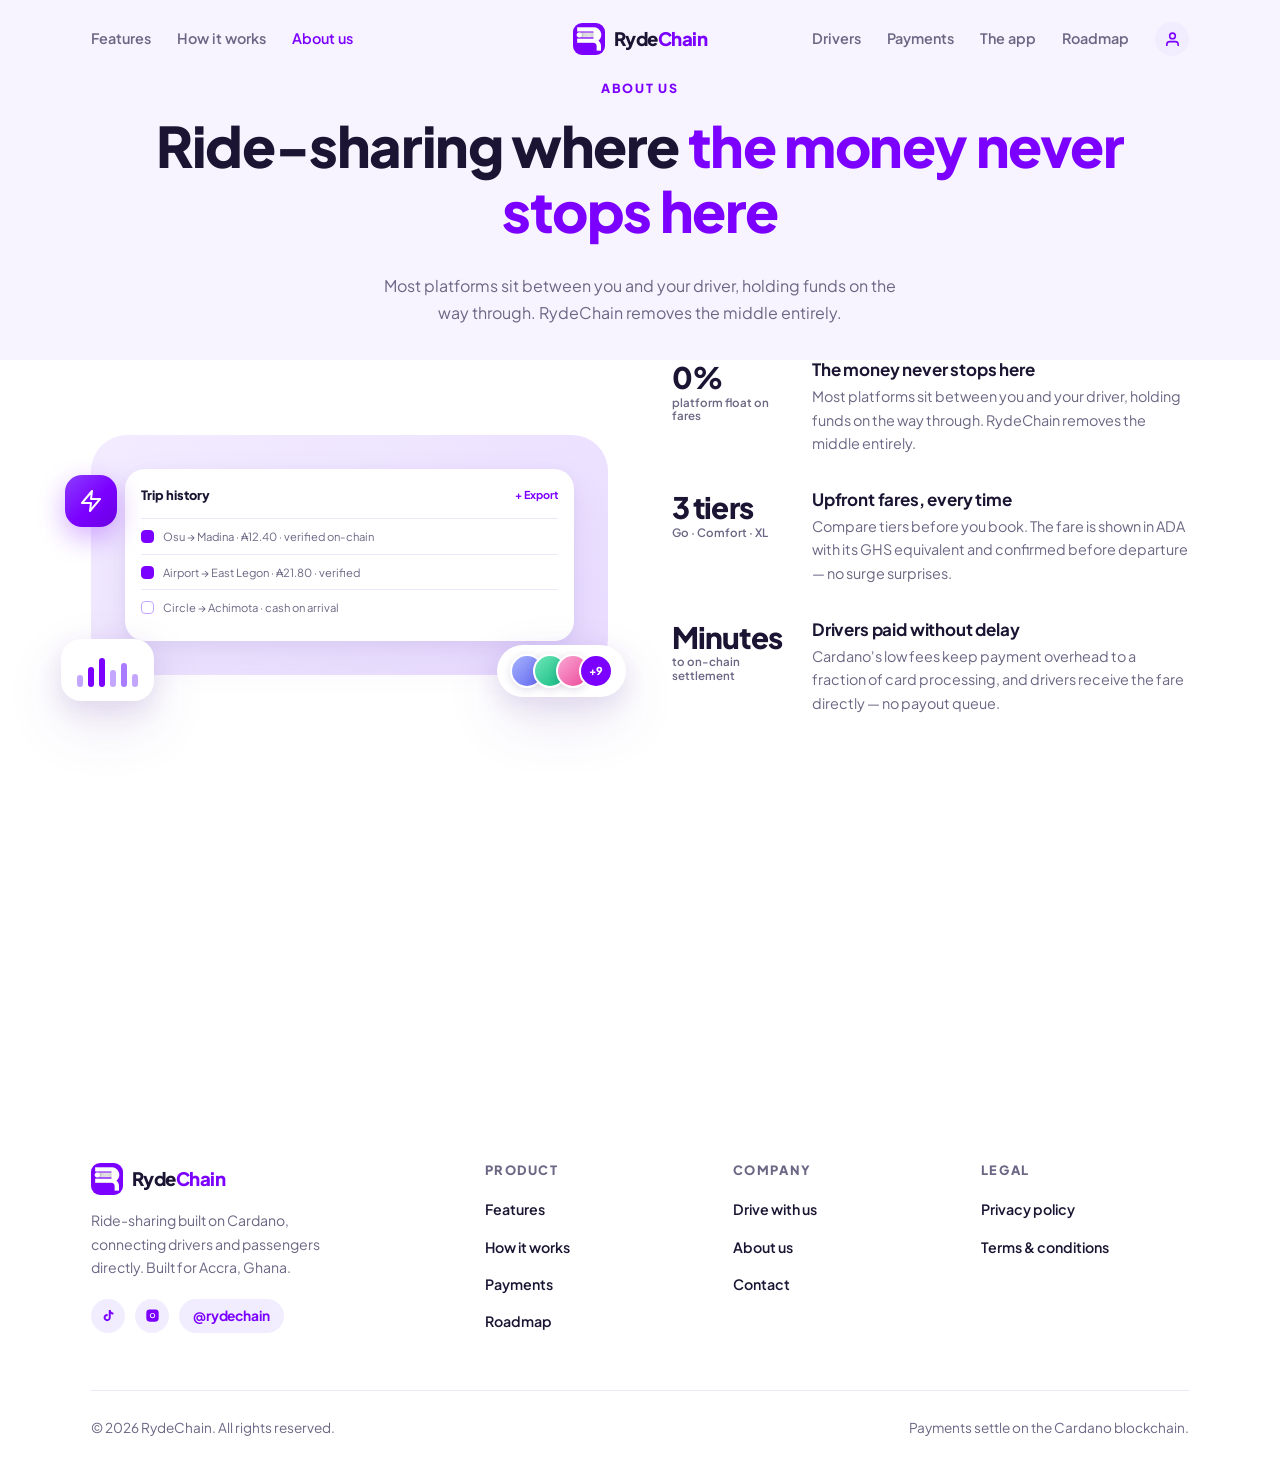
==== about.html @ 0ec1f3e3 "Split marketing site into standalone pages for app.arcaccra.com. Add shared layout, clean URLs witho" ====
<!DOCTYPE html>
<html lang="en">
<head>
<meta charset="utf-8" />
<meta name="viewport" content="width=device-width, initial-scale=1" />
<title>About RydeChain — Built for Accra</title>
<meta name="description" content="RydeChain removes the middleman from ride-sharing. Zero platform float on fares, upfront pricing, and drivers paid in minutes on Cardano." />
<meta name="theme-color" content="#7b00ff" />
<link rel="icon" href="/assets/favicon.png" />
<link rel="canonical" href="https://app.arcaccra.com/about" />
<link rel="preconnect" href="https://fonts.googleapis.com" />
<link rel="preconnect" href="https://fonts.gstatic.com" crossorigin />
<link href="https://fonts.googleapis.com/css2?family=Plus+Jakarta+Sans:wght@400;500;600;700;800&display=swap" rel="stylesheet" />
<link rel="stylesheet" href="/styles.css" />
</head>
<body data-page="about">

<div id="site-header"></div>

<main class="page-main">
<section class="page-hero">
  <div class="wrap">
    <span class="eyebrow">About us</span>
    <h1>Ride-sharing where <span class="accent">the money never stops here</span></h1>
    <p>Most platforms sit between you and your driver, holding funds on the way through. RydeChain removes the middle entirely.</p>
  </div>
</section>

<section class="stats">
  <div class="wrap stats-grid">
    <div class="stats-visual reveal">
      <div class="blob-card">
        <div class="badge-float">
          <svg viewBox="0 0 24 24"><path d="M13 2 3 14h9l-1 8 10-12h-9z"/></svg>
        </div>
        <div class="tasklist">
          <div class="hd"><b>Trip history</b><span>+ Export</span></div>
          <div class="li done"><i></i> Osu → Madina · ₳12.40 · verified on-chain</div>
          <div class="li done"><i></i> Airport → East Legon · ₳21.80 · verified</div>
          <div class="li"><i></i> Circle → Achimota · cash on arrival</div>
        </div>
        <div class="bars-float"><i></i><i></i><i></i><i></i><i></i><i></i></div>
        <div class="avatars-float">
          <div class="avatars"><i class="a2"></i><i class="a4"></i><i class="a1"></i><span class="more">+9</span></div>
        </div>
      </div>
    </div>
    <div>
      <div class="stat-row reveal">
        <div class="num">0%<small>platform float on fares</small></div>
        <div>
          <h3>The money never stops here</h3>
          <p>Most platforms sit between you and your driver, holding funds on the way through. RydeChain removes the middle entirely.</p>
        </div>
      </div>
      <div class="stat-row reveal">
        <div class="num">3 tiers<small>Go · Comfort · XL</small></div>
        <div>
          <h3>Upfront fares, every time</h3>
          <p>Compare tiers before you book. The fare is shown in ADA with its GHS equivalent and confirmed before departure — no surge surprises.</p>
        </div>
      </div>
      <div class="stat-row reveal">
        <div class="num">Minutes<small>to on-chain settlement</small></div>
        <div>
          <h3>Drivers paid without delay</h3>
          <p>Cardano's low fees keep payment overhead to a fraction of card processing, and drivers receive the fare directly — no payout queue.</p>
        </div>
      </div>
    </div>
  </div>
</section>
</main>

<div id="site-footer"></div>
<script src="/site-layout.js"></script>
<script src="/script.js"></script>
</body>
</html>
---- styles.css ----
/* RydeChain — brand tokens mirror src/constants/colors.js in the mobile app */
:root {
  --purple: #7b00ff;
  --purple-600: #8b3dff;
  --purple-400: #a97bff;
  --purple-300: #c4a6ff;
  --purple-soft: #f1edff;
  --purple-muted: #ede5ff;
  --purple-dark: #5a00c7;
  --ink: #1b1533;
  --muted: #6b6784;
  --line: #ebe6f8;
  --panel: #ffffff;
  --bg: #f7f4ff;
  --yellow: #f5d84c;
  --pink: #ec4dbb;
  --success: #22c55e;
  --success-soft: #dcfce7;

  --grad: linear-gradient(135deg, #8b3dff 0%, #7b00ff 55%, #6a00e0 100%);
  --grad-soft: linear-gradient(135deg, #a97bff 0%, #8b3dff 100%);

  --r-sm: 14px;
  --r: 20px;
  --r-lg: 28px;
  --r-xl: 36px;

  --sh-card: 0 4px 14px rgba(80, 40, 160, 0.06), 0 18px 44px rgba(80, 40, 160, 0.08);
  --sh-float: 0 8px 24px rgba(80, 40, 160, 0.12), 0 24px 60px rgba(80, 40, 160, 0.12);
  --sh-purple: 0 10px 28px rgba(123, 0, 255, 0.32);

  --maxw: 1150px;
  --font: "Plus Jakarta Sans", "Inter", -apple-system, BlinkMacSystemFont, "Segoe UI", Roboto, sans-serif;
}

* { box-sizing: border-box; }
html { scroll-behavior: smooth; -webkit-text-size-adjust: 100%; }

body {
  margin: 0;
  font-family: var(--font);
  background: var(--bg);
  color: var(--ink);
  line-height: 1.65;
  overflow-x: hidden;
  -webkit-font-smoothing: antialiased;
}

h1, h2, h3, h4 { margin: 0 0 .55em; line-height: 1.16; letter-spacing: -0.025em; font-weight: 800; }
h1 { font-size: clamp(2.3rem, 4.9vw, 3.5rem); }
h2 { font-size: clamp(1.75rem, 3.3vw, 2.5rem); }
h3 { font-size: 1.06rem; font-weight: 700; letter-spacing: -0.01em; }
p { margin: 0 0 1rem; }
a { text-decoration: none; color: inherit; }
img { max-width: 100%; display: block; }
.accent { color: var(--purple); }

.wrap { max-width: var(--maxw); margin: 0 auto; padding: 0 26px; }

/* ---------- Buttons ---------- */
.btn {
  display: inline-flex; align-items: center; justify-content: center; gap: 8px;
  border: 0; cursor: pointer; white-space: nowrap;
  padding: 13px 28px; border-radius: 999px;
  font-family: inherit; font-size: .93rem; font-weight: 700;
  transition: transform .18s ease, box-shadow .18s ease, background .18s ease;
}
.btn-primary { background: var(--grad); color: #fff; box-shadow: var(--sh-purple); }
.btn-primary:hover { transform: translateY(-2px); box-shadow: 0 14px 34px rgba(123,0,255,.4); }
.btn-white { background: #fff; color: var(--purple); box-shadow: 0 8px 22px rgba(30,10,70,.14); }
.btn-white:hover { transform: translateY(-2px); }
.btn-ghost { background: transparent; color: var(--ink); border: 1.5px solid var(--line); }
.btn-ghost:hover { border-color: var(--purple-300); color: var(--purple); transform: translateY(-2px); }
.btn-outline-light { background: rgba(255,255,255,.12); color: #fff; border: 1.5px solid rgba(255,255,255,.45); }
.btn-outline-light:hover { background: rgba(255,255,255,.22); transform: translateY(-2px); }
.btn-sm { padding: 10px 22px; font-size: .86rem; }

/* ---------- Header ---------- */
header {
  position: sticky; top: 0; z-index: 60;
  background: rgba(247, 244, 255, .82);
  backdrop-filter: saturate(180%) blur(14px);
}
.nav { display: flex; align-items: center; justify-content: space-between; height: 78px; gap: 20px; }
.nav-side { display: flex; align-items: center; gap: 26px; flex: 1; }
.nav-side.right { justify-content: flex-end; }
.nav-side a { font-size: .9rem; font-weight: 600; color: var(--muted); transition: color .15s; }
.nav-side a:hover { color: var(--purple); }
.nav-side a.active, .nav-mobile a.active { color: var(--purple); }
.brand { display: flex; align-items: center; gap: 9px; font-weight: 800; font-size: 1.16rem; letter-spacing: -0.03em; }
.brand img { width: 32px; height: 32px; border-radius: 9px; }
.brand .brand-alt { color: var(--purple); }
.avatar-btn {
  width: 34px; height: 34px; border-radius: 50%;
  background: var(--purple-soft); color: var(--purple);
  display: grid; place-items: center; flex-shrink: 0;
}
.avatar-btn svg { width: 17px; height: 17px; stroke: currentColor; fill: none; stroke-width: 2.2; }
.nav-mobile { display: none; }
.menu-btn { display: none; background: none; border: 0; cursor: pointer; padding: 8px; }
.menu-btn span { display: block; width: 21px; height: 2px; background: var(--ink); border-radius: 2px; }
.menu-btn span + span { margin-top: 5px; }

/* ---------- Shared bits ---------- */
.eyebrow { display: block; font-size: .78rem; font-weight: 800; letter-spacing: .14em; text-transform: uppercase; color: var(--purple); margin-bottom: 14px; }
.section-head { max-width: 620px; margin: 0 auto 56px; text-align: center; }
.section-head p { color: var(--muted); margin: 0; font-size: 1.02rem; }
section { padding: 90px 0; position: relative; }
.page-main section:first-child { padding-top: 0; }
.page-main .page-hero + section { padding-top: 0; }

.avatars { display: flex; align-items: center; }
.avatars i {
  width: 34px; height: 34px; border-radius: 50%; border: 2.5px solid #fff;
  margin-left: -11px; display: block; box-shadow: 0 2px 8px rgba(40,10,90,.14);
}
.avatars i:first-child { margin-left: 0; }
.a1 { background: linear-gradient(135deg,#f9a8d4,#ec4899); }
.a2 { background: linear-gradient(135deg,#a5b4fc,#6366f1); }
.a3 { background: linear-gradient(135deg,#fcd34d,#f59e0b); }
.a4 { background: linear-gradient(135deg,#6ee7b7,#10b981); }
.a5 { background: linear-gradient(135deg,#c4b5fd,#8b5cf6); }
.avatars .more {
  width: 34px; height: 34px; border-radius: 50%; margin-left: -11px;
  background: var(--purple); color: #fff; border: 2.5px solid #fff;
  display: grid; place-items: center; font-size: .68rem; font-weight: 800;
}

.rating-chip {
  display: inline-flex; align-items: center; gap: 9px;
  background: #fff; border-radius: 999px; padding: 9px 16px;
  box-shadow: var(--sh-float); font-size: .84rem; font-weight: 700;
}
.rating-chip .star { width: 15px; height: 15px; fill: var(--success); flex-shrink: 0; }
.rating-chip b { font-weight: 800; }

/* Inline icon sitting in a run of text */
.inline-ic {
  width: 15px; height: 15px; vertical-align: -2px; margin-right: 2px;
  stroke: var(--purple); fill: none; stroke-width: 2; stroke-linecap: round; stroke-linejoin: round;
}

/* ---------- Hero ---------- */
.hero { padding: 44px 0 0; }
.hero-inner { position: relative; }
.hero-grid { display: grid; grid-template-columns: 1fr 1fr; gap: 40px; align-items: center; padding-bottom: 40px; }
.hero p.lead { color: var(--muted); font-size: 1.03rem; max-width: 400px; margin-bottom: 28px; }
.hero-actions { display: flex; align-items: center; gap: 18px; flex-wrap: wrap; }

/* side rail like the reference */
.rail { position: absolute; left: -16px; top: 90px; display: flex; flex-direction: column; align-items: center; gap: 18px; }
.rail span { writing-mode: vertical-rl; transform: rotate(180deg); font-size: .66rem; letter-spacing: .22em; text-transform: uppercase; color: var(--purple-300); font-weight: 800; }
.rail i { width: 34px; height: 34px; border-radius: 50%; background: #fff; box-shadow: var(--sh-card); display: grid; place-items: center; color: var(--purple); }
.rail i svg { width: 15px; height: 15px; stroke: currentColor; fill: none; stroke-width: 2.2; }

/* Phone + floating cards */
.hero-visual { position: relative; display: flex; justify-content: center; padding: 10px 0 20px; }
.phone {
  width: 246px; background: #fff; border-radius: 34px; padding: 9px;
  box-shadow: 0 20px 50px rgba(60,20,130,.22); position: relative; z-index: 3;
}
.phone-inner { background: var(--bg); border-radius: 27px; overflow: hidden; }
/* Real app screen captures sit flush inside the device frame. */
.phone-shot { width: 100%; height: auto; display: block; }
.phone-top { display: flex; align-items: center; justify-content: space-between; padding: 14px 15px 10px; }
.phone-top .brand { font-size: .82rem; gap: 6px; }
.phone-top .brand img { width: 19px; height: 19px; border-radius: 6px; }
.phone-top .bars { display: flex; flex-direction: column; gap: 3px; }
.phone-top .bars i { width: 14px; height: 2px; background: var(--ink); border-radius: 2px; display: block; }
.phone-hello { padding: 0 15px 12px; }
.phone-hello small { color: var(--muted); font-size: .68rem; font-weight: 600; }
.phone-hello b { display: block; font-size: .85rem; font-weight: 800; letter-spacing: -.02em; }
.phone-card { margin: 0 12px; background: var(--grad); border-radius: 18px; padding: 14px; color: #fff; }
.phone-card .tag { display: inline-flex; align-items: center; gap: 6px; background: rgba(255,255,255,.2); padding: 4px 10px; border-radius: 999px; font-size: .6rem; font-weight: 700; margin-bottom: 8px; }
.phone-card b { font-size: .82rem; display: block; line-height: 1.35; }
.phone-card .go { margin-top: 12px; background: #fff; color: var(--purple); border-radius: 999px; padding: 6px 0; text-align: center; font-size: .68rem; font-weight: 800; }
.phone-list { padding: 12px; }
.phone-row { display: flex; align-items: center; gap: 9px; background: #fff; border-radius: 12px; padding: 8px 10px; margin-bottom: 7px; box-shadow: 0 2px 8px rgba(70,30,140,.05); }
.phone-row .ic { width: 24px; height: 24px; border-radius: 8px; background: var(--purple-soft); display: grid; place-items: center; font-size: .6rem; }
.phone-row .tx { flex: 1; min-width: 0; }
.phone-row .tx b { display: block; font-size: .64rem; font-weight: 700; }
.phone-row .tx small { font-size: .55rem; color: var(--muted); }
.phone-row .pct { font-size: .58rem; font-weight: 800; color: var(--success); }
.phone-nav { display: flex; align-items: center; justify-content: space-around; padding: 9px 14px 13px; }
.phone-nav i { width: 15px; height: 15px; border-radius: 5px; background: var(--purple-muted); display: block; }
.phone-nav i.mid { width: 30px; height: 30px; border-radius: 50%; background: var(--grad); box-shadow: var(--sh-purple); }

.float {
  position: absolute; background: #fff; border-radius: var(--r);
  box-shadow: var(--sh-float); padding: 13px 15px; z-index: 4;
}
.float h5 { margin: 0 0 3px; font-size: .72rem; font-weight: 800; letter-spacing: -.01em; }
.float p { margin: 0; font-size: .62rem; color: var(--muted); line-height: 1.5; }
.f-overview { top: 12px; right: -18px; width: 168px; }
.f-tasks { bottom: 74px; right: -30px; width: 182px; }
.f-tasks .hd { display: flex; align-items: center; justify-content: space-between; margin-bottom: 9px; }
.f-tasks .hd b { font-size: .68rem; font-weight: 800; }
.f-tasks .hd span { font-size: .55rem; color: var(--purple); font-weight: 700; }
.f-tasks .li { display: flex; gap: 6px; align-items: flex-start; font-size: .56rem; color: var(--muted); margin-bottom: 6px; line-height: 1.45; }
.f-tasks .li i { width: 9px; height: 9px; border-radius: 3px; border: 1.5px solid var(--purple-300); flex-shrink: 0; margin-top: 2px; }
.f-trust { bottom: 152px; left: -34px; z-index: 5; }
.f-left { top: 96px; left: -26px; width: 150px; }

.hero-social { display: flex; align-items: center; gap: 14px; justify-content: center; margin: 6px 0 34px; flex-wrap: wrap; }
.hero-social p { margin: 0; font-size: .84rem; color: var(--muted); font-weight: 600; }
.hero-social b { color: var(--ink); font-weight: 800; }

/* purple slab under hero */
.slab {
  background: var(--grad); border-radius: var(--r-xl); color: #fff;
  padding: 40px 44px; position: relative; overflow: hidden;
  display: grid; grid-template-columns: 1fr 1fr; gap: 40px;
  margin-bottom: -80px; z-index: 2;
}
.slab::after {
  content: ""; position: absolute; right: -90px; top: -110px;
  width: 320px; height: 320px; border-radius: 50%;
  background: rgba(255,255,255,.09);
}
.slab-item { position: relative; }
.slab-item .ic {
  width: 42px; height: 42px; border-radius: 13px; background: rgba(255,255,255,.18);
  display: grid; place-items: center; margin-bottom: 14px;
}
.slab-item .ic svg { width: 20px; height: 20px; stroke: #fff; fill: none; stroke-width: 2; stroke-linecap: round; stroke-linejoin: round; }
.slab-item h3 { color: #fff; margin-bottom: 6px; }
.slab-item p { margin: 0; font-size: .87rem; color: rgba(255,255,255,.8); line-height: 1.6; }

/* ---------- Stats ---------- */
.stats { background: var(--panel); padding-top: 150px; }
.stats-grid { display: grid; grid-template-columns: 1fr 1fr; gap: 64px; align-items: center; }
.stats-visual { position: relative; }
.blob-card {
  background: linear-gradient(135deg, #f3ecff, #e9dcff);
  border-radius: var(--r-xl); padding: 34px; position: relative;
}
.tasklist { background: #fff; border-radius: var(--r); padding: 16px; box-shadow: var(--sh-card); }
.tasklist .hd { display: flex; align-items: center; justify-content: space-between; margin-bottom: 12px; }
.tasklist .hd b { font-size: .8rem; font-weight: 800; }
.tasklist .hd span { font-size: .68rem; color: var(--purple); font-weight: 700; }
.tasklist .li { display: flex; gap: 9px; align-items: flex-start; padding: 9px 0; border-top: 1px solid var(--line); font-size: .7rem; color: var(--muted); line-height: 1.5; }
.tasklist .li i { width: 13px; height: 13px; border-radius: 4px; border: 1.6px solid var(--purple-300); flex-shrink: 0; margin-top: 2px; }
.tasklist .li.done i { background: var(--purple); border-color: var(--purple); }
.badge-float {
  position: absolute; left: -26px; top: 40px;
  width: 52px; height: 52px; border-radius: 17px; background: var(--grad);
  display: grid; place-items: center; box-shadow: var(--sh-purple);
}
.badge-float svg { width: 24px; height: 24px; stroke: #fff; fill: none; stroke-width: 2; stroke-linecap: round; stroke-linejoin: round; }
.bars-float {
  position: absolute; left: -30px; bottom: -26px;
  background: #fff; border-radius: var(--r); padding: 14px 16px;
  box-shadow: var(--sh-float); display: flex; align-items: flex-end; gap: 5px; height: 62px;
}
.bars-float i { width: 6px; border-radius: 3px; background: var(--purple-300); display: block; }
.bars-float i:nth-child(2){ height: 60%; background: var(--purple); }
.bars-float i:nth-child(1){ height: 35%; }
.bars-float i:nth-child(3){ height: 85%; background: var(--purple); }
.bars-float i:nth-child(4){ height: 50%; }
.bars-float i:nth-child(5){ height: 70%; background: var(--purple-400); }
.bars-float i:nth-child(6){ height: 40%; }
.avatars-float { position: absolute; right: -18px; bottom: -22px; background:#fff; padding: 9px 13px; border-radius: 999px; box-shadow: var(--sh-float); }

.stat-row { display: grid; grid-template-columns: 118px 1fr; gap: 22px; margin-bottom: 34px; }
.stat-row .num { font-size: 1.85rem; font-weight: 800; letter-spacing: -.03em; line-height: 1.2; }
.stat-row .num small { display: block; font-size: .72rem; font-weight: 600; color: var(--muted); letter-spacing: 0; }
.stat-row h3 { margin-bottom: 5px; }
.stat-row p { margin: 0; color: var(--muted); font-size: .9rem; }

/* ---------- Features ---------- */
.feat-grid { display: grid; grid-template-columns: 1fr 1fr; gap: 56px; align-items: center; }
.feat-list { margin-top: 30px; }
.feat-item { display: flex; gap: 16px; margin-bottom: 24px; }
.feat-item .ic {
  width: 46px; height: 46px; border-radius: 14px; background: var(--purple-soft);
  color: var(--purple); display: grid; place-items: center; flex-shrink: 0;
}
.feat-item .ic svg { width: 21px; height: 21px; stroke: currentColor; fill: none; stroke-width: 2; stroke-linecap: round; stroke-linejoin: round; }
.feat-item h3 { margin-bottom: 4px; }
.feat-item p { margin: 0; font-size: .89rem; color: var(--muted); }

.feat-visual { position: relative; min-height: 330px; }
.fc {
  position: absolute; background: #fff; border-radius: var(--r);
  box-shadow: var(--sh-float); padding: 15px 17px;
}
.fc h5 { margin: 0 0 4px; font-size: .76rem; font-weight: 800; }
.fc p { margin: 0; font-size: .65rem; color: var(--muted); line-height: 1.55; }
.fc-1 { top: 0; left: 8%; width: 210px; display: flex; gap: 11px; align-items: center; }
.fc-1 .ic { width: 34px; height: 34px; border-radius: 11px; background: var(--grad); display: grid; place-items: center; flex-shrink: 0; }
.fc-1 .ic svg { width: 16px; height: 16px; stroke: #fff; fill: none; stroke-width: 2.2; }
.fc-1 .meta { font-size: .58rem; color: var(--muted); }
.fc-2 { top: 96px; left: 0; width: 216px; }
.fc-3 {
  bottom: 26px; right: 6%; background: var(--grad); color: #fff; padding: 18px 22px; text-align: center;
}
.fc-3 small { font-size: .6rem; opacity: .85; font-weight: 600; }
.fc-3 b { display: block; font-size: 1.15rem; font-weight: 800; letter-spacing: -.02em; margin-top: 2px; }
.fc-tag { position: absolute; top: 22px; right: 4%; background:#fff; border-radius: 999px; padding: 7px 15px; box-shadow: var(--sh-float); font-size: .66rem; font-weight: 700; }

/* ---------- Screens gallery ---------- */
.screens-grid { display: grid; grid-template-columns: repeat(4, 1fr); gap: 30px; }
.screen-item { text-align: center; }
.screen-item .phone { width: 100%; margin: 0 auto 18px; padding: 7px; border-radius: 28px; }
.screen-item .phone-inner { border-radius: 22px; }
.screen-item h3 { margin-bottom: 4px; font-size: .98rem; }
.screen-item p { margin: 0; font-size: .84rem; color: var(--muted); }

/* ---------- CTA ---------- */
.cta-wrap { background: var(--panel); }
.cta {
  background: var(--grad); border-radius: var(--r-xl); color: #fff;
  display: grid; grid-template-columns: .85fr 1.15fr; gap: 34px; align-items: center;
  padding: 8px 54px 8px 8px; position: relative; overflow: hidden;
}
.cta::after {
  content: ""; position: absolute; left: -70px; bottom: -140px;
  width: 320px; height: 320px; border-radius: 50%; background: rgba(245,216,76,.16);
}
.cta-phone { position: relative; z-index: 2; transform: rotate(-7deg); margin: 24px 0 24px 18px; }
.cta-phone .phone { width: 202px; box-shadow: 0 26px 60px rgba(30,0,80,.34); }
.cta-body { position: relative; z-index: 2; padding: 40px 0; }
.cta-body h2 { color: #fff; }
.cta-body p { color: rgba(255,255,255,.82); max-width: 400px; margin-bottom: 26px; }

/* ---------- Testimonial ---------- */
.tm-grid { display: grid; grid-template-columns: .8fr 1.2fr; gap: 60px; align-items: center; }
.tm-visual { position: relative; }
.tm-photo {
  background: linear-gradient(135deg, var(--pink), #b93df0);
  border-radius: var(--r-lg); aspect-ratio: 1/1.05;
  display: grid; place-items: center; position: relative; overflow: hidden;
}
.tm-photo .person { width: 96px; height: 96px; stroke: rgba(255,255,255,.92); fill: none; stroke-width: 1.4; stroke-linecap: round; stroke-linejoin: round; }
.tm-chip { position: absolute; top: 40px; right: -30px; }
.tm-star {
  position: absolute; right: -22px; bottom: 74px;
  width: 44px; height: 44px; border-radius: 50%; background: #fff;
  display: grid; place-items: center; box-shadow: var(--sh-float);
}
.tm-star svg { width: 19px; height: 19px; fill: var(--yellow); }
.tm-list {
  position: absolute; left: -26px; bottom: -26px; background: #fff;
  border-radius: var(--r); padding: 14px 16px; box-shadow: var(--sh-float); width: 148px;
}
.tm-list i { display: block; height: 6px; border-radius: 3px; background: var(--purple-muted); margin-bottom: 7px; }
.tm-list i:nth-child(1) { width: 100%; background: var(--purple-300); }
.tm-list i:nth-child(2) { width: 74%; }
.tm-list i:nth-child(3) { width: 88%; }
.quote-mark { color: var(--purple-300); font-size: 3rem; line-height: .8; font-weight: 800; margin-bottom: 6px; }
.tm-body blockquote { margin: 0 0 22px; font-size: 1.12rem; line-height: 1.7; font-weight: 600; letter-spacing: -.01em; }
.tm-author b { display: block; font-weight: 800; font-size: .95rem; }
.tm-author small { color: var(--muted); font-size: .84rem; }
.tm-foot { margin-top: 24px; display: flex; align-items: center; gap: 8px; color: var(--muted); font-size: .82rem; font-weight: 700; }
.tm-foot .star { width: 15px; height: 15px; fill: var(--success); }

/* ---------- Blog ---------- */
.blog { background: var(--panel); }
.blog-grid { display: grid; grid-template-columns: repeat(3, 1fr); gap: 26px; }
.blog-grid.four { grid-template-columns: repeat(4, 1fr); }
.post { background: var(--bg); border-radius: var(--r-lg); overflow: hidden; transition: transform .2s ease, box-shadow .2s ease; }
.post:hover { transform: translateY(-5px); box-shadow: var(--sh-float); }
.post .thumb { height: 148px; background: var(--grad-soft); display: grid; place-items: center; color: #fff; font-weight: 800; font-size: .95rem; letter-spacing: -.01em; }
.post:nth-child(2) .thumb { background: linear-gradient(135deg, var(--pink), #8b3dff); }
.post:nth-child(3) .thumb { background: linear-gradient(135deg, #f5d84c, #ff9f43); color: #4a3400; }
.post .body { padding: 20px 22px 24px; }
.post .meta { display: flex; align-items: center; gap: 9px; font-size: .66rem; font-weight: 700; color: var(--purple); margin-bottom: 9px; text-transform: uppercase; letter-spacing: .08em; }
.post .meta span { color: var(--muted); text-transform: none; letter-spacing: 0; font-weight: 600; }
.post h3 { margin-bottom: 8px; }
.post .date { font-size: .76rem; color: var(--muted); }

/* ---------- Newsletter + Footer ---------- */
.news {
  background: var(--grad); border-radius: var(--r-xl); color: #fff;
  padding: 44px 48px; display: grid; grid-template-columns: 1fr 1fr; gap: 34px; align-items: center;
  position: relative; overflow: hidden;
}
.news::after { content:""; position:absolute; right:-80px; top:-90px; width:280px; height:280px; border-radius:50%; background:rgba(255,255,255,.1); }
.news h3 { color: #fff; font-size: 1.5rem; font-weight: 800; margin-bottom: 6px; position: relative; }
.news p { margin: 0; color: rgba(255,255,255,.8); font-size: .9rem; position: relative; }
.news-form { display: flex; gap: 10px; position: relative; }
.news-form input {
  flex: 1; min-width: 0; border: 0; border-radius: 999px; padding: 14px 22px;
  font-family: inherit; font-size: .9rem; background: #fff; color: var(--ink);
}
.news-form input::placeholder { color: #a8a3bd; }
.news-form input:focus { outline: 2px solid rgba(255,255,255,.7); outline-offset: 2px; }

footer { background: var(--panel); padding: 84px 0 34px; }
.foot-grid { display: grid; grid-template-columns: 1.7fr 1fr 1fr 1fr; gap: 40px; margin: 70px 0 44px; }
.foot-brand p { color: var(--muted); font-size: .88rem; max-width: 270px; margin: 14px 0 20px; }
footer h4 { font-size: .8rem; text-transform: uppercase; letter-spacing: .12em; color: var(--muted); margin-bottom: 18px; font-weight: 800; }
.foot-links { list-style: none; padding: 0; margin: 0; }
.foot-links li { margin-bottom: 11px; }
.foot-links a { font-size: .89rem; color: var(--ink); font-weight: 600; }
.foot-links a:hover { color: var(--purple); }
.socials { display: flex; gap: 10px; }
.socials a {
  width: 34px; height: 34px; border-radius: 50%; background: var(--purple-soft); color: var(--purple);
  display: grid; place-items: center; transition: background .15s, color .15s, transform .15s;
}
.socials a:hover { background: var(--purple); color: #fff; transform: translateY(-2px); }
.socials svg { width: 15px; height: 15px; fill: currentColor; }
/* The handle reads as a label, not an icon button. */
.socials .social-handle {
  width: auto; height: 34px; padding: 0 14px; border-radius: 999px;
  font-size: .86rem; font-weight: 700; letter-spacing: -.01em;
}
.foot-bottom { border-top: 1px solid var(--line); padding-top: 26px; display: flex; justify-content: space-between; gap: 16px; flex-wrap: wrap; color: var(--muted); font-size: .85rem; }
.foot-bottom a { color: var(--muted); }
.foot-bottom a:hover { color: var(--purple); }

/* ---------- Driver registration ---------- */
.page-hero { padding: 56px 0 34px; text-align: center; }
.page-hero p { color: var(--muted); max-width: 540px; margin: 0 auto; }

.stepper { display: flex; align-items: center; justify-content: center; gap: 0; margin: 34px auto 44px; max-width: 620px; }
.stepper .st { display: flex; align-items: center; gap: 10px; }
.stepper .dot {
  width: 34px; height: 34px; border-radius: 50%; flex-shrink: 0;
  display: grid; place-items: center; font-weight: 800; font-size: .85rem;
  background: var(--purple-soft); color: var(--purple);
  border: 2px solid transparent; transition: all .2s ease;
}
.stepper .st.active .dot { background: var(--grad); color: #fff; box-shadow: var(--sh-purple); }
.stepper .st.done .dot { background: var(--success); color: #fff; }
.stepper .st span { font-size: .86rem; font-weight: 700; color: var(--muted); }
.stepper .st.active span { color: var(--ink); }
.stepper .bar { flex: 1; height: 2px; background: var(--line); margin: 0 14px; border-radius: 2px; }

.form-card {
  background: var(--panel); border-radius: var(--r-lg); padding: 36px;
  box-shadow: var(--sh-card); max-width: 720px; margin: 0 auto 40px;
}
.form-card > h2 { font-size: 1.35rem; margin-bottom: 6px; }
.form-card > p.sub { color: var(--muted); font-size: .93rem; margin-bottom: 26px; }

.field { margin-bottom: 18px; }
.field label { display: block; font-size: .84rem; font-weight: 700; margin-bottom: 7px; }
.field input, .field select {
  width: 100%; padding: 13px 16px; border-radius: var(--r-sm);
  border: 1.5px solid var(--line); background: var(--bg);
  font-family: inherit; font-size: .94rem; color: var(--ink);
  transition: border-color .15s, background .15s;
}
.field input:focus, .field select:focus { outline: none; border-color: var(--purple); background: #fff; }
.field input[aria-invalid="true"] { border-color: var(--danger, #ef4444); }
.field .hint { font-size: .77rem; color: var(--muted); margin-top: 6px; }
.field-row { display: grid; grid-template-columns: 1fr 1fr; gap: 16px; }

.docs-grid { display: grid; grid-template-columns: 1fr 1fr; gap: 16px; margin-bottom: 24px; }
.doc {
  border: 1.5px dashed var(--purple-300); border-radius: var(--r);
  padding: 18px; background: var(--bg); position: relative;
  transition: border-color .15s, background .15s;
}
.doc:hover { border-color: var(--purple); background: var(--purple-soft); }
.doc.filled { border-style: solid; border-color: var(--success); background: var(--success-soft); }
.doc.uploading { border-color: var(--warning); background: var(--warning-soft); }
.doc input[type="file"] { position: absolute; inset: 0; opacity: 0; cursor: pointer; width: 100%; height: 100%; }
.doc .top { display: flex; align-items: center; gap: 11px; margin-bottom: 6px; }
.doc .ic {
  width: 36px; height: 36px; border-radius: 11px; background: var(--purple-soft);
  color: var(--purple); display: grid; place-items: center; flex-shrink: 0;
}
.doc.filled .ic { background: #fff; color: #15803d; }
.doc .ic svg { width: 17px; height: 17px; stroke: currentColor; fill: none; stroke-width: 2; stroke-linecap: round; stroke-linejoin: round; }
.doc b { font-size: .9rem; font-weight: 700; display: block; }
.doc small { display: block; font-size: .76rem; color: var(--muted); }
.doc .state { font-size: .76rem; font-weight: 700; margin-top: 4px; }
.doc.filled .state { color: #15803d; }
.doc.uploading .state { color: #92400e; }
.doc.failed { border-color: #ef4444; background: #fee2e2; }
.doc.failed .state { color: #b91c1c; }

.alert { border-radius: var(--r-sm); padding: 13px 16px; font-size: .88rem; font-weight: 600; margin-bottom: 20px; display: none; }
.alert.show { display: block; }
.alert.err { background: #fee2e2; color: #b91c1c; }
.alert.ok { background: var(--success-soft); color: #15803d; }
.alert.info { background: var(--purple-soft); color: var(--purple-dark); }

.form-actions { display: flex; gap: 12px; align-items: center; flex-wrap: wrap; }
.btn[disabled] { opacity: .55; cursor: not-allowed; transform: none !important; box-shadow: none; }
.step { display: none; }
.step.active { display: block; }

.done-mark {
  width: 68px; height: 68px; border-radius: 50%; background: var(--success-soft);
  display: grid; place-items: center; margin: 0 auto 20px;
}
.done-mark svg { width: 32px; height: 32px; stroke: #15803d; fill: none; stroke-width: 2.6; stroke-linecap: round; stroke-linejoin: round; }

@media (max-width: 620px) {
  .field-row, .docs-grid { grid-template-columns: 1fr; }
  .form-card { padding: 24px 20px; }
  .stepper .st span { display: none; }
  .stepper .bar { margin: 0 8px; }
}

/* ---------- Reveal ---------- */
.reveal { opacity: 0; transform: translateY(20px); transition: opacity .65s ease, transform .65s ease; }
.reveal.in { opacity: 1; transform: none; }

/* ---------- Responsive ---------- */
@media (max-width: 1080px) {
  .rail { display: none; }
  .f-left, .f-trust { display: none; }
}

@media (max-width: 940px) {
  .nav-side { display: none; }
  .menu-btn { display: block; }
  .nav { justify-content: space-between; }
  .nav-mobile {
    display: none; position: absolute; top: 78px; left: 0; right: 0;
    background: var(--panel); padding: 18px 26px 24px; box-shadow: var(--sh-card);
    flex-direction: column; gap: 2px;
  }
  .nav-mobile.open { display: flex; }
  .nav-mobile a { padding: 10px 0; font-weight: 650; font-size: .98rem; color: var(--ink); }

  .hero-grid, .stats-grid, .feat-grid, .tm-grid, .slab, .news { grid-template-columns: 1fr; }
  .hero-grid { gap: 20px; }
  .stats-grid, .feat-grid, .tm-grid { gap: 46px; }
  .slab { padding: 34px 30px; gap: 28px; margin-bottom: -70px; }
  .stats { padding-top: 130px; }
  .cta { grid-template-columns: 1fr; padding: 8px; text-align: center; }
  .cta-phone { margin: 26px auto 0; transform: none; }
  .cta-body { padding: 26px 24px 40px; }
  .cta-body p { margin-left: auto; margin-right: auto; }
  .cta-body .btn { margin: 0 auto; }
  .blog-grid { grid-template-columns: 1fr 1fr; }
  .blog-grid.four { grid-template-columns: 1fr 1fr; }
  .screens-grid { grid-template-columns: 1fr 1fr; gap: 26px; }
  .foot-grid { grid-template-columns: 1fr 1fr; }
  .news { padding: 36px 30px; text-align: center; }
  .f-overview { right: -6px; top: 0; }
  .f-tasks { right: -10px; bottom: 40px; }
}

@media (max-width: 620px) {
  section { padding: 64px 0; }
  .wrap { padding: 0 18px; }
  .blog-grid, .foot-grid { grid-template-columns: 1fr; }
  .screens-grid { grid-template-columns: 1fr 1fr; gap: 18px; }
  .screen-item p { display: none; }
  .hero { padding-top: 26px; }
  .float { display: none; }
  .stat-row { grid-template-columns: 1fr; gap: 8px; }
  .news-form { flex-direction: column; }
  .news-form .btn { width: 100%; }
  .badge-float, .bars-float, .avatars-float, .tm-list, .tm-star, .tm-chip { display: none; }
  .feat-visual { min-height: 300px; }
  .fc-1 { left: 0; width: 190px; }
  .fc-2 { top: 108px; width: 200px; }
  .fc-3 { right: 0; }
  .brand { font-size: 1.05rem; }
}

@media (prefers-reduced-motion: reduce) {
  .reveal { opacity: 1; transform: none; transition: none; }
  html { scroll-behavior: auto; }
}
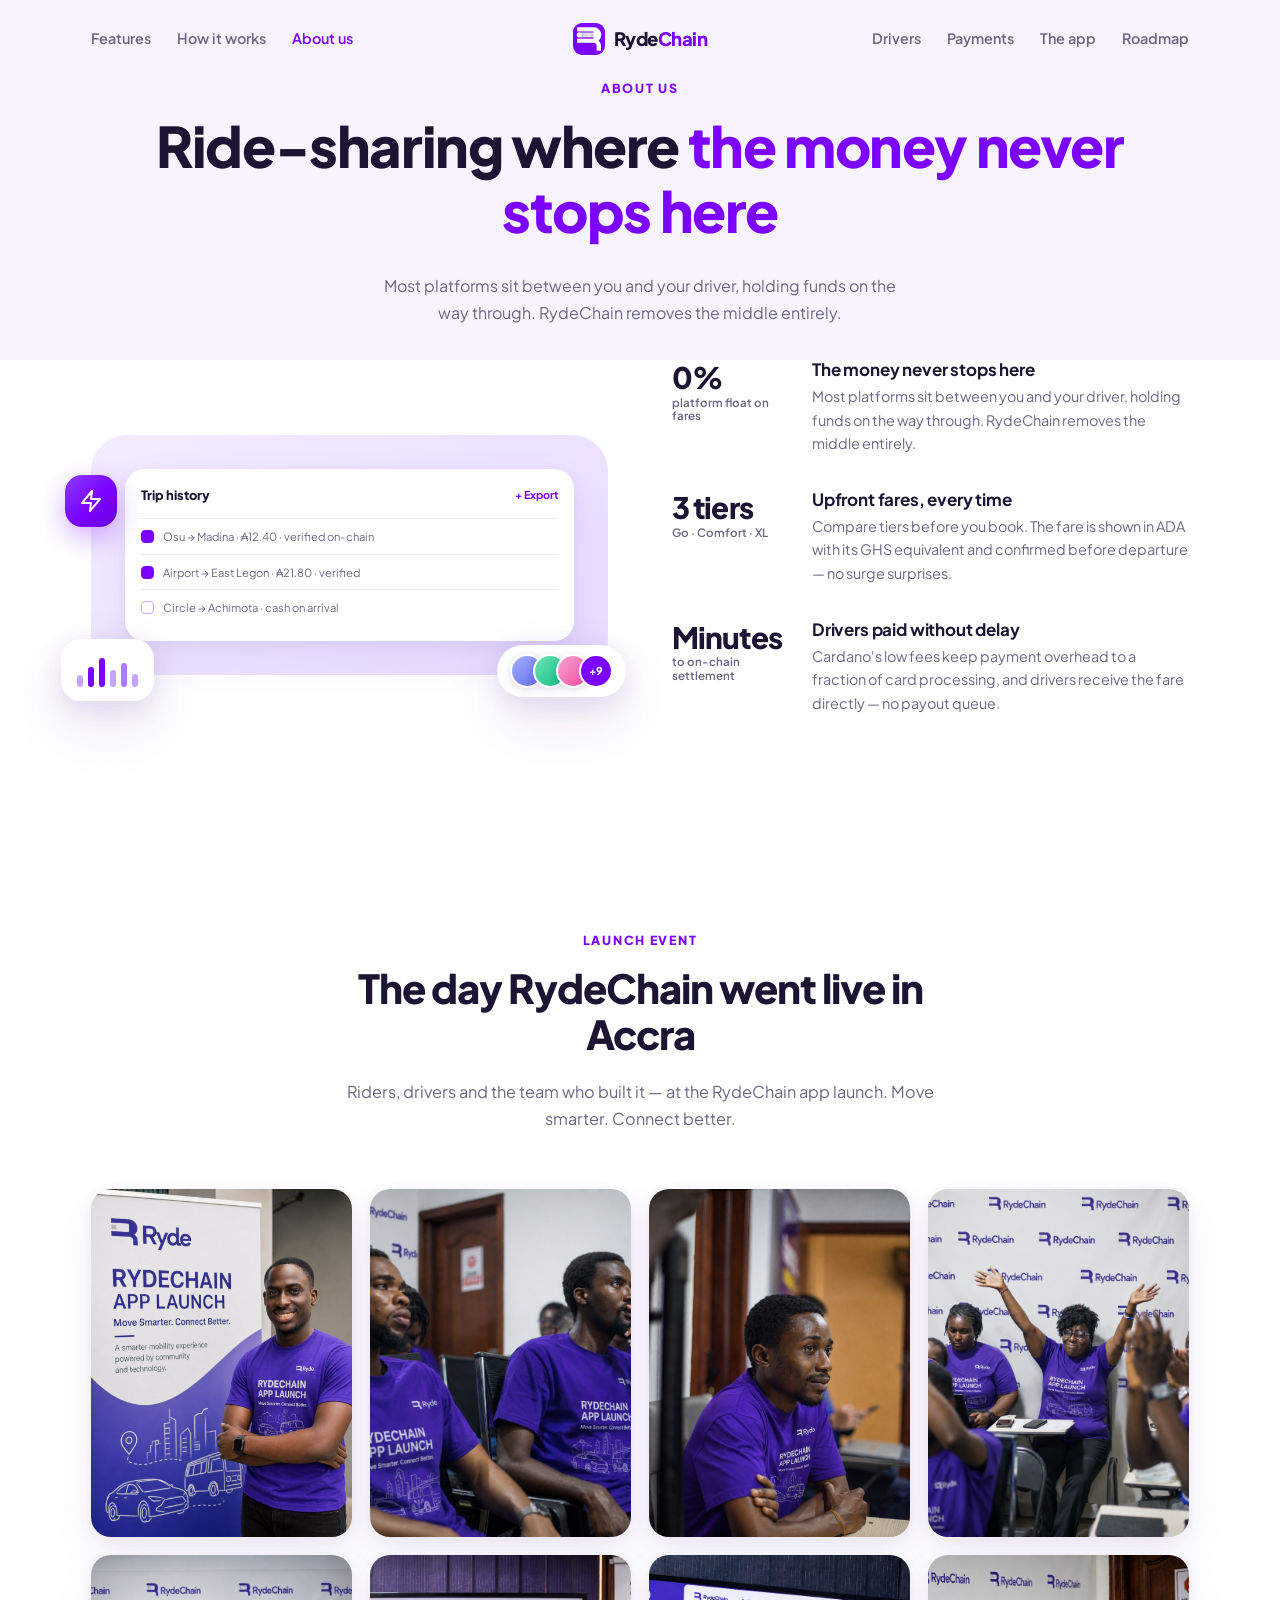
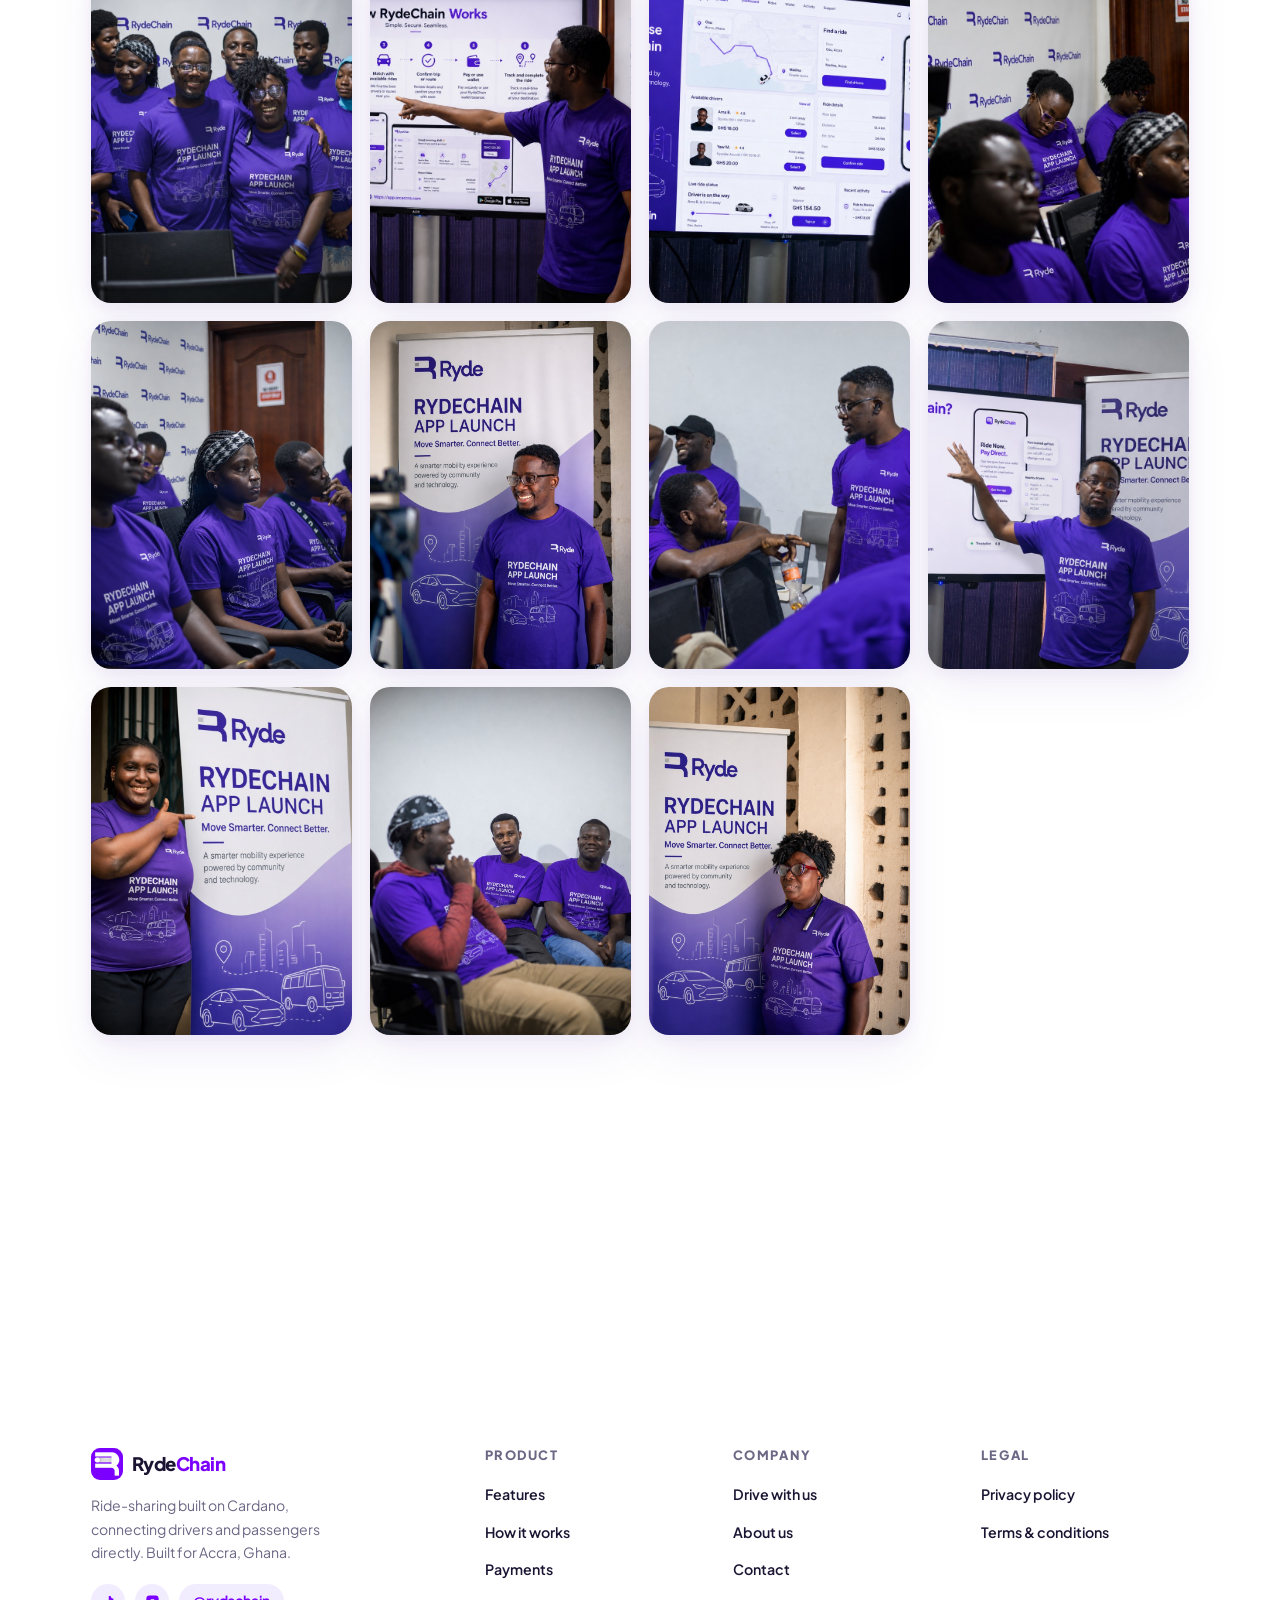
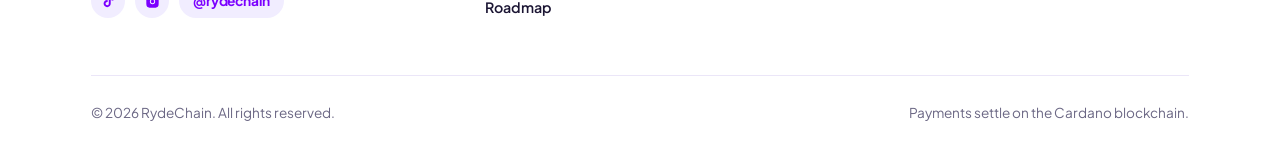
==== commit 0b14e05c: "Add the launch event gallery, drop the decorative nav avatar The nav carried a person icon that was " ====
--- a/about.html
+++ b/about.html
@@ -70,6 +70,33 @@
     </div>
   </div>
 </section>
+
+<section class="launch">
+  <div class="wrap">
+    <div class="launch-head reveal">
+      <span class="eyebrow">Launch event</span>
+      <h2>The day RydeChain went live in Accra</h2>
+      <p>Riders, drivers and the team who built it — at the RydeChain app launch. Move smarter. Connect better.</p>
+    </div>
+    <div class="launch-grid">
+      <figure class="launch-shot reveal"><img src="/assets/launch/launch-1.jpg" alt="A team member beside the RydeChain app launch banner in Accra" loading="lazy" width="1200" height="1600" /></figure>
+      <figure class="launch-shot reveal"><img src="/assets/launch/launch-2.jpg" alt="Guests at the RydeChain app launch" loading="lazy" width="1200" height="1600" /></figure>
+      <figure class="launch-shot reveal"><img src="/assets/launch/launch-3.jpg" alt="RydeChain launch event in Accra" loading="lazy" width="1200" height="1600" /></figure>
+      <figure class="launch-shot reveal"><img src="/assets/launch/launch-4.jpg" alt="The RydeChain team on launch day" loading="lazy" width="1200" height="1600" /></figure>
+      <figure class="launch-shot reveal"><img src="/assets/launch/launch-5.jpg" alt="Attendees in RydeChain launch shirts" loading="lazy" width="1200" height="1600" /></figure>
+      <figure class="launch-shot reveal"><img src="/assets/launch/launch-6.jpg" alt="RydeChain app launch banner and guests" loading="lazy" width="1200" height="1600" /></figure>
+      <figure class="launch-shot reveal"><img src="/assets/launch/launch-7.jpg" alt="Drivers at the RydeChain launch" loading="lazy" width="1200" height="1600" /></figure>
+      <figure class="launch-shot reveal"><img src="/assets/launch/launch-8.jpg" alt="RydeChain launch day in Accra" loading="lazy" width="1200" height="1600" /></figure>
+      <figure class="launch-shot reveal"><img src="/assets/launch/launch-9.jpg" alt="A guest beside the RydeChain app launch banner" loading="lazy" width="1200" height="1600" /></figure>
+      <figure class="launch-shot reveal"><img src="/assets/launch/launch-10.jpg" alt="Community at the RydeChain launch" loading="lazy" width="1200" height="1600" /></figure>
+      <figure class="launch-shot reveal"><img src="/assets/launch/launch-11.jpg" alt="RydeChain launch event portrait" loading="lazy" width="1200" height="1600" /></figure>
+      <figure class="launch-shot reveal"><img src="/assets/launch/launch-12.jpg" alt="RydeChain launch event in Accra" loading="lazy" width="1200" height="1600" /></figure>
+      <figure class="launch-shot reveal"><img src="/assets/launch/launch-13.jpg" alt="Team and guests on RydeChain launch day" loading="lazy" width="1200" height="1600" /></figure>
+      <figure class="launch-shot reveal"><img src="/assets/launch/launch-14.jpg" alt="RydeChain app launch celebration" loading="lazy" width="1200" height="1600" /></figure>
+      <figure class="launch-shot reveal"><img src="/assets/launch/launch-15.jpg" alt="RydeChain app launch in Accra" loading="lazy" width="1200" height="1600" /></figure>
+    </div>
+  </div>
+</section>
 </main>
 
 <div id="site-footer"></div>
--- a/styles.css
+++ b/styles.css
@@ -90,12 +90,6 @@
 .brand { display: flex; align-items: center; gap: 9px; font-weight: 800; font-size: 1.16rem; letter-spacing: -0.03em; }
 .brand img { width: 32px; height: 32px; border-radius: 9px; }
 .brand .brand-alt { color: var(--purple); }
-.avatar-btn {
-  width: 34px; height: 34px; border-radius: 50%;
-  background: var(--purple-soft); color: var(--purple);
-  display: grid; place-items: center; flex-shrink: 0;
-}
-.avatar-btn svg { width: 17px; height: 17px; stroke: currentColor; fill: none; stroke-width: 2.2; }
 .nav-mobile { display: none; }
 .menu-btn { display: none; background: none; border: 0; cursor: pointer; padding: 8px; }
 .menu-btn span { display: block; width: 21px; height: 2px; background: var(--ink); border-radius: 2px; }
@@ -561,3 +555,41 @@
   .reveal { opacity: 1; transform: none; transition: none; }
   html { scroll-behavior: auto; }
 }
+
+/* ---- Launch event gallery (about) ---- */
+.launch { background: var(--panel); }
+.launch-head { max-width: 620px; margin: 0 auto 56px; text-align: center; }
+.launch-head p { color: var(--muted); margin: 0; font-size: 1.02rem; }
+
+.launch-grid {
+  display: grid;
+  grid-template-columns: repeat(auto-fill, minmax(210px, 1fr));
+  gap: 18px;
+}
+.launch-shot { margin: 0; }
+.launch-shot img {
+  display: block;
+  width: 100%;
+  height: auto;
+  /* The shoot is portrait; a fixed ratio keeps the grid even while each
+     photo still crops from its own centre. */
+  aspect-ratio: 3 / 4;
+  object-fit: cover;
+  border-radius: var(--r);
+  box-shadow: var(--sh-card);
+  transition: transform .35s ease, box-shadow .35s ease;
+}
+.launch-shot:hover img {
+  transform: translateY(-4px);
+  box-shadow: var(--sh-float);
+}
+
+@media (max-width: 620px) {
+  .launch-grid { grid-template-columns: 1fr 1fr; gap: 12px; }
+  .launch-head { margin-bottom: 36px; }
+}
+
+@media (prefers-reduced-motion: reduce) {
+  .launch-shot img { transition: none; }
+  .launch-shot:hover img { transform: none; }
+}
